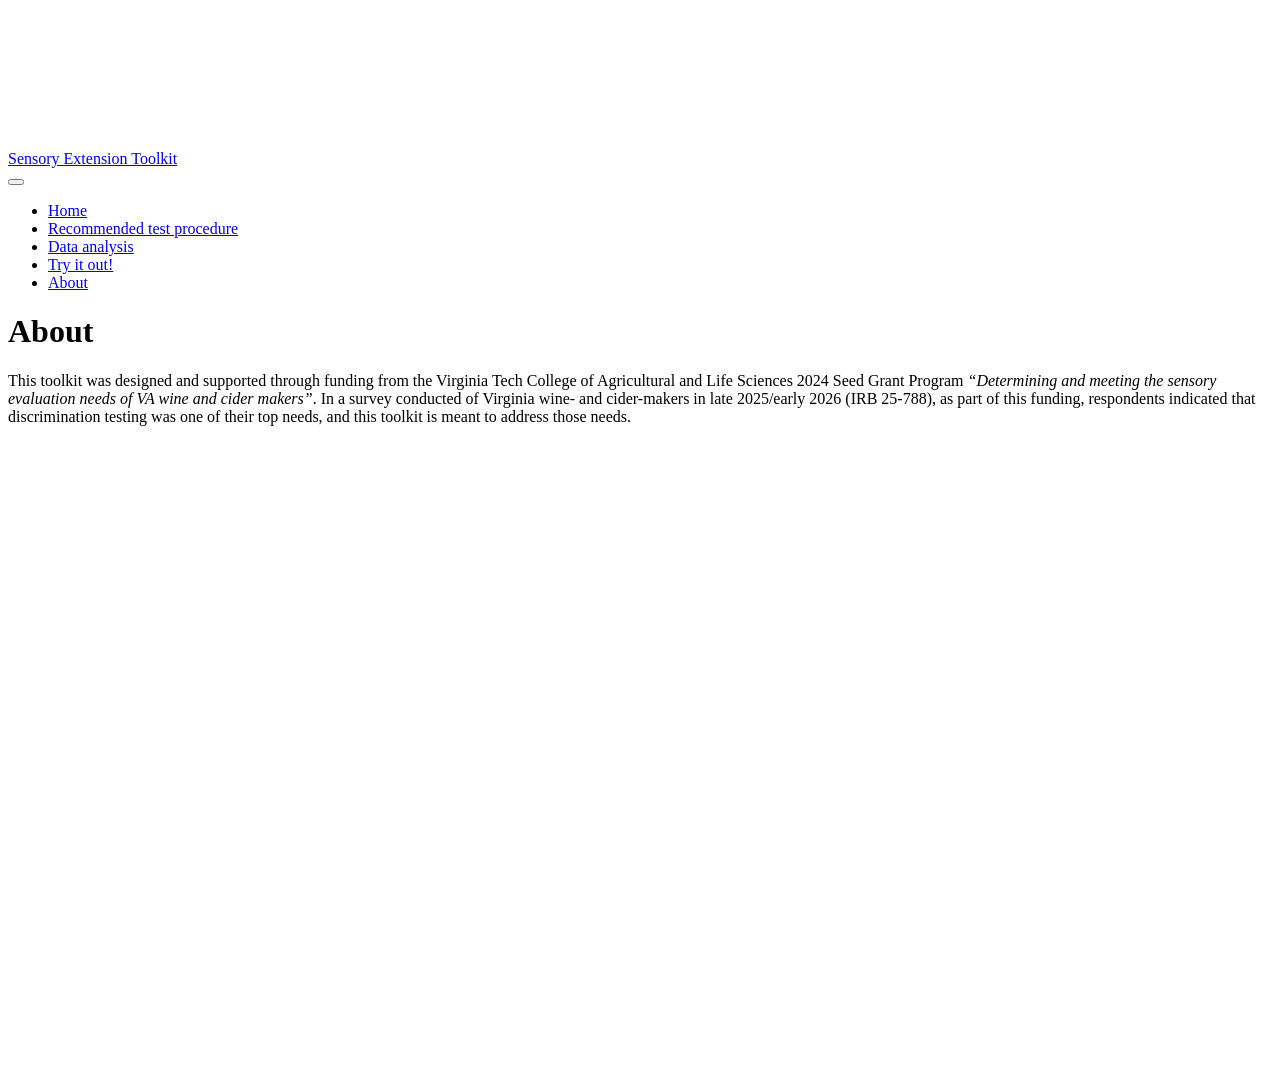
==== about.html @ 520de14e "Built site for gh-pages" ====
<!DOCTYPE html>
<html xmlns="http://www.w3.org/1999/xhtml" lang="en" xml:lang="en"><head>

<meta charset="utf-8">
<meta name="generator" content="quarto-1.8.27">

<meta name="viewport" content="width=device-width, initial-scale=1.0, user-scalable=yes">


<title>About – Sensory Extension Toolkit</title>
<style>
code{white-space: pre-wrap;}
span.smallcaps{font-variant: small-caps;}
div.columns{display: flex; gap: min(4vw, 1.5em);}
div.column{flex: auto; overflow-x: auto;}
div.hanging-indent{margin-left: 1.5em; text-indent: -1.5em;}
ul.task-list{list-style: none;}
ul.task-list li input[type="checkbox"] {
  width: 0.8em;
  margin: 0 0.8em 0.2em -1em; /* quarto-specific, see https://github.com/quarto-dev/quarto-cli/issues/4556 */ 
  vertical-align: middle;
}
</style>


<script src="site_libs/quarto-nav/quarto-nav.js"></script>
<script src="site_libs/quarto-nav/headroom.min.js"></script>
<script src="site_libs/clipboard/clipboard.min.js"></script>
<script src="site_libs/quarto-search/autocomplete.umd.js"></script>
<script src="site_libs/quarto-search/fuse.min.js"></script>
<script src="site_libs/quarto-search/quarto-search.js"></script>
<meta name="quarto:offset" content="./">
<script src="site_libs/quarto-html/quarto.js" type="module"></script>
<script src="site_libs/quarto-html/tabsets/tabsets.js" type="module"></script>
<script src="site_libs/quarto-html/axe/axe-check.js" type="module"></script>
<script src="site_libs/quarto-html/popper.min.js"></script>
<script src="site_libs/quarto-html/tippy.umd.min.js"></script>
<script src="site_libs/quarto-html/anchor.min.js"></script>
<link href="site_libs/quarto-html/tippy.css" rel="stylesheet">
<link href="site_libs/quarto-html/quarto-syntax-highlighting-ed96de9b727972fe78a7b5d16c58bf87.css" rel="stylesheet" id="quarto-text-highlighting-styles">
<script src="site_libs/bootstrap/bootstrap.min.js"></script>
<link href="site_libs/bootstrap/bootstrap-icons.css" rel="stylesheet">
<link href="site_libs/bootstrap/bootstrap-5b4ad623e5705c0698d39aec6f10cf02.min.css" rel="stylesheet" append-hash="true" id="quarto-bootstrap" data-mode="light">
<script id="quarto-search-options" type="application/json">{
  "location": "navbar",
  "copy-button": false,
  "collapse-after": 3,
  "panel-placement": "end",
  "type": "overlay",
  "limit": 50,
  "keyboard-shortcut": [
    "f",
    "/",
    "s"
  ],
  "show-item-context": false,
  "language": {
    "search-no-results-text": "No results",
    "search-matching-documents-text": "matching documents",
    "search-copy-link-title": "Copy link to search",
    "search-hide-matches-text": "Hide additional matches",
    "search-more-match-text": "more match in this document",
    "search-more-matches-text": "more matches in this document",
    "search-clear-button-title": "Clear",
    "search-text-placeholder": "",
    "search-detached-cancel-button-title": "Cancel",
    "search-submit-button-title": "Submit",
    "search-label": "Search"
  }
}</script>


<link rel="stylesheet" href="styles.css">
</head>

<body class="nav-fixed quarto-light">

<div id="quarto-search-results"></div>
  <header id="quarto-header" class="headroom fixed-top">
    <nav class="navbar navbar-expand-lg " data-bs-theme="dark">
      <div class="navbar-container container-fluid">
      <div class="navbar-brand-container mx-auto">
    <a class="navbar-brand" href="./index.html">
    <span class="navbar-title">Sensory Extension Toolkit</span>
    </a>
  </div>
            <div id="quarto-search" class="" title="Search"></div>
          <button class="navbar-toggler" type="button" data-bs-toggle="collapse" data-bs-target="#navbarCollapse" aria-controls="navbarCollapse" role="menu" aria-expanded="false" aria-label="Toggle navigation" onclick="if (window.quartoToggleHeadroom) { window.quartoToggleHeadroom(); }">
  <span class="navbar-toggler-icon"></span>
</button>
          <div class="collapse navbar-collapse" id="navbarCollapse">
            <ul class="navbar-nav navbar-nav-scroll me-auto">
  <li class="nav-item">
    <a class="nav-link" href="./index.html"> 
<span class="menu-text">Home</span></a>
  </li>  
  <li class="nav-item">
    <a class="nav-link" href="./tetrad.html"> 
<span class="menu-text">Recommended test procedure</span></a>
  </li>  
  <li class="nav-item">
    <a class="nav-link" href="./analysis.html"> 
<span class="menu-text">Data analysis</span></a>
  </li>  
  <li class="nav-item">
    <a class="nav-link" href="./app.html"> 
<span class="menu-text">Try it out!</span></a>
  </li>  
  <li class="nav-item">
    <a class="nav-link active" href="./about.html" aria-current="page"> 
<span class="menu-text">About</span></a>
  </li>  
</ul>
          </div> <!-- /navcollapse -->
            <div class="quarto-navbar-tools">
</div>
      </div> <!-- /container-fluid -->
    </nav>
</header>
<!-- content -->
<div id="quarto-content" class="quarto-container page-columns page-rows-contents page-layout-article page-navbar">
<!-- sidebar -->
<!-- margin-sidebar -->
    <div id="quarto-margin-sidebar" class="sidebar margin-sidebar zindex-bottom">
        
    </div>
<!-- main -->
<main class="content" id="quarto-document-content">

<header id="title-block-header" class="quarto-title-block default">
<div class="quarto-title">
<h1 class="title">About</h1>
</div>



<div class="quarto-title-meta">

    
  
    
  </div>
  


</header>


<p>This toolkit was designed and supported through funding from the Virginia Tech College of Agricultural and Life Sciences 2024 Seed Grant Program <em>“Determining and meeting the sensory evaluation needs of VA wine and cider makers”</em>. In a survey conducted of Virginia wine- and cider-makers in late 2025/early 2026 (IRB 25-788), as part of this funding, respondents indicated that discrimination testing was one of their top needs, and this toolkit is meant to address those needs.</p>



</main> <!-- /main -->
<script id="quarto-html-after-body" type="application/javascript">
  window.document.addEventListener("DOMContentLoaded", function (event) {
    const icon = "";
    const anchorJS = new window.AnchorJS();
    anchorJS.options = {
      placement: 'right',
      icon: icon
    };
    anchorJS.add('.anchored');
    const isCodeAnnotation = (el) => {
      for (const clz of el.classList) {
        if (clz.startsWith('code-annotation-')) {                     
          return true;
        }
      }
      return false;
    }
    const onCopySuccess = function(e) {
      // button target
      const button = e.trigger;
      // don't keep focus
      button.blur();
      // flash "checked"
      button.classList.add('code-copy-button-checked');
      var currentTitle = button.getAttribute("title");
      button.setAttribute("title", "Copied!");
      let tooltip;
      if (window.bootstrap) {
        button.setAttribute("data-bs-toggle", "tooltip");
        button.setAttribute("data-bs-placement", "left");
        button.setAttribute("data-bs-title", "Copied!");
        tooltip = new bootstrap.Tooltip(button, 
          { trigger: "manual", 
            customClass: "code-copy-button-tooltip",
            offset: [0, -8]});
        tooltip.show();    
      }
      setTimeout(function() {
        if (tooltip) {
          tooltip.hide();
          button.removeAttribute("data-bs-title");
          button.removeAttribute("data-bs-toggle");
          button.removeAttribute("data-bs-placement");
        }
        button.setAttribute("title", currentTitle);
        button.classList.remove('code-copy-button-checked');
      }, 1000);
      // clear code selection
      e.clearSelection();
    }
    const getTextToCopy = function(trigger) {
      const outerScaffold = trigger.parentElement.cloneNode(true);
      const codeEl = outerScaffold.querySelector('code');
      for (const childEl of codeEl.children) {
        if (isCodeAnnotation(childEl)) {
          childEl.remove();
        }
      }
      return codeEl.innerText;
    }
    const clipboard = new window.ClipboardJS('.code-copy-button:not([data-in-quarto-modal])', {
      text: getTextToCopy
    });
    clipboard.on('success', onCopySuccess);
    if (window.document.getElementById('quarto-embedded-source-code-modal')) {
      const clipboardModal = new window.ClipboardJS('.code-copy-button[data-in-quarto-modal]', {
        text: getTextToCopy,
        container: window.document.getElementById('quarto-embedded-source-code-modal')
      });
      clipboardModal.on('success', onCopySuccess);
    }
      var localhostRegex = new RegExp(/^(?:http|https):\/\/localhost\:?[0-9]*\//);
      var mailtoRegex = new RegExp(/^mailto:/);
        var filterRegex = new RegExp("https:\/\/jessesadler\.github\.io\/set-website\/");
      var isInternal = (href) => {
          return filterRegex.test(href) || localhostRegex.test(href) || mailtoRegex.test(href);
      }
      // Inspect non-navigation links and adorn them if external
     var links = window.document.querySelectorAll('a[href]:not(.nav-link):not(.navbar-brand):not(.toc-action):not(.sidebar-link):not(.sidebar-item-toggle):not(.pagination-link):not(.no-external):not([aria-hidden]):not(.dropdown-item):not(.quarto-navigation-tool):not(.about-link)');
      for (var i=0; i<links.length; i++) {
        const link = links[i];
        if (!isInternal(link.href)) {
          // undo the damage that might have been done by quarto-nav.js in the case of
          // links that we want to consider external
          if (link.dataset.originalHref !== undefined) {
            link.href = link.dataset.originalHref;
          }
        }
      }
    function tippyHover(el, contentFn, onTriggerFn, onUntriggerFn) {
      const config = {
        allowHTML: true,
        maxWidth: 500,
        delay: 100,
        arrow: false,
        appendTo: function(el) {
            return el.parentElement;
        },
        interactive: true,
        interactiveBorder: 10,
        theme: 'quarto',
        placement: 'bottom-start',
      };
      if (contentFn) {
        config.content = contentFn;
      }
      if (onTriggerFn) {
        config.onTrigger = onTriggerFn;
      }
      if (onUntriggerFn) {
        config.onUntrigger = onUntriggerFn;
      }
      window.tippy(el, config); 
    }
    const noterefs = window.document.querySelectorAll('a[role="doc-noteref"]');
    for (var i=0; i<noterefs.length; i++) {
      const ref = noterefs[i];
      tippyHover(ref, function() {
        // use id or data attribute instead here
        let href = ref.getAttribute('data-footnote-href') || ref.getAttribute('href');
        try { href = new URL(href).hash; } catch {}
        const id = href.replace(/^#\/?/, "");
        const note = window.document.getElementById(id);
        if (note) {
          return note.innerHTML;
        } else {
          return "";
        }
      });
    }
    const xrefs = window.document.querySelectorAll('a.quarto-xref');
    const processXRef = (id, note) => {
      // Strip column container classes
      const stripColumnClz = (el) => {
        el.classList.remove("page-full", "page-columns");
        if (el.children) {
          for (const child of el.children) {
            stripColumnClz(child);
          }
        }
      }
      stripColumnClz(note)
      if (id === null || id.startsWith('sec-')) {
        // Special case sections, only their first couple elements
        const container = document.createElement("div");
        if (note.children && note.children.length > 2) {
          container.appendChild(note.children[0].cloneNode(true));
          for (let i = 1; i < note.children.length; i++) {
            const child = note.children[i];
            if (child.tagName === "P" && child.innerText === "") {
              continue;
            } else {
              container.appendChild(child.cloneNode(true));
              break;
            }
          }
          if (window.Quarto?.typesetMath) {
            window.Quarto.typesetMath(container);
          }
          return container.innerHTML
        } else {
          if (window.Quarto?.typesetMath) {
            window.Quarto.typesetMath(note);
          }
          return note.innerHTML;
        }
      } else {
        // Remove any anchor links if they are present
        const anchorLink = note.querySelector('a.anchorjs-link');
        if (anchorLink) {
          anchorLink.remove();
        }
        if (window.Quarto?.typesetMath) {
          window.Quarto.typesetMath(note);
        }
        if (note.classList.contains("callout")) {
          return note.outerHTML;
        } else {
          return note.innerHTML;
        }
      }
    }
    for (var i=0; i<xrefs.length; i++) {
      const xref = xrefs[i];
      tippyHover(xref, undefined, function(instance) {
        instance.disable();
        let url = xref.getAttribute('href');
        let hash = undefined; 
        if (url.startsWith('#')) {
          hash = url;
        } else {
          try { hash = new URL(url).hash; } catch {}
        }
        if (hash) {
          const id = hash.replace(/^#\/?/, "");
          const note = window.document.getElementById(id);
          if (note !== null) {
            try {
              const html = processXRef(id, note.cloneNode(true));
              instance.setContent(html);
            } finally {
              instance.enable();
              instance.show();
            }
          } else {
            // See if we can fetch this
            fetch(url.split('#')[0])
            .then(res => res.text())
            .then(html => {
              const parser = new DOMParser();
              const htmlDoc = parser.parseFromString(html, "text/html");
              const note = htmlDoc.getElementById(id);
              if (note !== null) {
                const html = processXRef(id, note);
                instance.setContent(html);
              } 
            }).finally(() => {
              instance.enable();
              instance.show();
            });
          }
        } else {
          // See if we can fetch a full url (with no hash to target)
          // This is a special case and we should probably do some content thinning / targeting
          fetch(url)
          .then(res => res.text())
          .then(html => {
            const parser = new DOMParser();
            const htmlDoc = parser.parseFromString(html, "text/html");
            const note = htmlDoc.querySelector('main.content');
            if (note !== null) {
              // This should only happen for chapter cross references
              // (since there is no id in the URL)
              // remove the first header
              if (note.children.length > 0 && note.children[0].tagName === "HEADER") {
                note.children[0].remove();
              }
              const html = processXRef(null, note);
              instance.setContent(html);
            } 
          }).finally(() => {
            instance.enable();
            instance.show();
          });
        }
      }, function(instance) {
      });
    }
        let selectedAnnoteEl;
        const selectorForAnnotation = ( cell, annotation) => {
          let cellAttr = 'data-code-cell="' + cell + '"';
          let lineAttr = 'data-code-annotation="' +  annotation + '"';
          const selector = 'span[' + cellAttr + '][' + lineAttr + ']';
          return selector;
        }
        const selectCodeLines = (annoteEl) => {
          const doc = window.document;
          const targetCell = annoteEl.getAttribute("data-target-cell");
          const targetAnnotation = annoteEl.getAttribute("data-target-annotation");
          const annoteSpan = window.document.querySelector(selectorForAnnotation(targetCell, targetAnnotation));
          const lines = annoteSpan.getAttribute("data-code-lines").split(",");
          const lineIds = lines.map((line) => {
            return targetCell + "-" + line;
          })
          let top = null;
          let height = null;
          let parent = null;
          if (lineIds.length > 0) {
              //compute the position of the single el (top and bottom and make a div)
              const el = window.document.getElementById(lineIds[0]);
              top = el.offsetTop;
              height = el.offsetHeight;
              parent = el.parentElement.parentElement;
            if (lineIds.length > 1) {
              const lastEl = window.document.getElementById(lineIds[lineIds.length - 1]);
              const bottom = lastEl.offsetTop + lastEl.offsetHeight;
              height = bottom - top;
            }
            if (top !== null && height !== null && parent !== null) {
              // cook up a div (if necessary) and position it 
              let div = window.document.getElementById("code-annotation-line-highlight");
              if (div === null) {
                div = window.document.createElement("div");
                div.setAttribute("id", "code-annotation-line-highlight");
                div.style.position = 'absolute';
                parent.appendChild(div);
              }
              div.style.top = top - 2 + "px";
              div.style.height = height + 4 + "px";
              div.style.left = 0;
              let gutterDiv = window.document.getElementById("code-annotation-line-highlight-gutter");
              if (gutterDiv === null) {
                gutterDiv = window.document.createElement("div");
                gutterDiv.setAttribute("id", "code-annotation-line-highlight-gutter");
                gutterDiv.style.position = 'absolute';
                const codeCell = window.document.getElementById(targetCell);
                const gutter = codeCell.querySelector('.code-annotation-gutter');
                gutter.appendChild(gutterDiv);
              }
              gutterDiv.style.top = top - 2 + "px";
              gutterDiv.style.height = height + 4 + "px";
            }
            selectedAnnoteEl = annoteEl;
          }
        };
        const unselectCodeLines = () => {
          const elementsIds = ["code-annotation-line-highlight", "code-annotation-line-highlight-gutter"];
          elementsIds.forEach((elId) => {
            const div = window.document.getElementById(elId);
            if (div) {
              div.remove();
            }
          });
          selectedAnnoteEl = undefined;
        };
          // Handle positioning of the toggle
      window.addEventListener(
        "resize",
        throttle(() => {
          elRect = undefined;
          if (selectedAnnoteEl) {
            selectCodeLines(selectedAnnoteEl);
          }
        }, 10)
      );
      function throttle(fn, ms) {
      let throttle = false;
      let timer;
        return (...args) => {
          if(!throttle) { // first call gets through
              fn.apply(this, args);
              throttle = true;
          } else { // all the others get throttled
              if(timer) clearTimeout(timer); // cancel #2
              timer = setTimeout(() => {
                fn.apply(this, args);
                timer = throttle = false;
              }, ms);
          }
        };
      }
        // Attach click handler to the DT
        const annoteDls = window.document.querySelectorAll('dt[data-target-cell]');
        for (const annoteDlNode of annoteDls) {
          annoteDlNode.addEventListener('click', (event) => {
            const clickedEl = event.target;
            if (clickedEl !== selectedAnnoteEl) {
              unselectCodeLines();
              const activeEl = window.document.querySelector('dt[data-target-cell].code-annotation-active');
              if (activeEl) {
                activeEl.classList.remove('code-annotation-active');
              }
              selectCodeLines(clickedEl);
              clickedEl.classList.add('code-annotation-active');
            } else {
              // Unselect the line
              unselectCodeLines();
              clickedEl.classList.remove('code-annotation-active');
            }
          });
        }
    const findCites = (el) => {
      const parentEl = el.parentElement;
      if (parentEl) {
        const cites = parentEl.dataset.cites;
        if (cites) {
          return {
            el,
            cites: cites.split(' ')
          };
        } else {
          return findCites(el.parentElement)
        }
      } else {
        return undefined;
      }
    };
    var bibliorefs = window.document.querySelectorAll('a[role="doc-biblioref"]');
    for (var i=0; i<bibliorefs.length; i++) {
      const ref = bibliorefs[i];
      const citeInfo = findCites(ref);
      if (citeInfo) {
        tippyHover(citeInfo.el, function() {
          var popup = window.document.createElement('div');
          citeInfo.cites.forEach(function(cite) {
            var citeDiv = window.document.createElement('div');
            citeDiv.classList.add('hanging-indent');
            citeDiv.classList.add('csl-entry');
            var biblioDiv = window.document.getElementById('ref-' + cite);
            if (biblioDiv) {
              citeDiv.innerHTML = biblioDiv.innerHTML;
            }
            popup.appendChild(citeDiv);
          });
          return popup.innerHTML;
        });
      }
    }
  });
  </script>
</div> <!-- /content -->




</body></html>
---- site_libs/quarto-html/tippy.css ----
.tippy-box[data-animation=fade][data-state=hidden]{opacity:0}[data-tippy-root]{max-width:calc(100vw - 10px)}.tippy-box{position:relative;background-color:#333;color:#fff;border-radius:4px;font-size:14px;line-height:1.4;white-space:normal;outline:0;transition-property:transform,visibility,opacity}.tippy-box[data-placement^=top]>.tippy-arrow{bottom:0}.tippy-box[data-placement^=top]>.tippy-arrow:before{bottom:-7px;left:0;border-width:8px 8px 0;border-top-color:initial;transform-origin:center top}.tippy-box[data-placement^=bottom]>.tippy-arrow{top:0}.tippy-box[data-placement^=bottom]>.tippy-arrow:before{top:-7px;left:0;border-width:0 8px 8px;border-bottom-color:initial;transform-origin:center bottom}.tippy-box[data-placement^=left]>.tippy-arrow{right:0}.tippy-box[data-placement^=left]>.tippy-arrow:before{border-width:8px 0 8px 8px;border-left-color:initial;right:-7px;transform-origin:center left}.tippy-box[data-placement^=right]>.tippy-arrow{left:0}.tippy-box[data-placement^=right]>.tippy-arrow:before{left:-7px;border-width:8px 8px 8px 0;border-right-color:initial;transform-origin:center right}.tippy-box[data-inertia][data-state=visible]{transition-timing-function:cubic-bezier(.54,1.5,.38,1.11)}.tippy-arrow{width:16px;height:16px;color:#333}.tippy-arrow:before{content:"";position:absolute;border-color:transparent;border-style:solid}.tippy-content{position:relative;padding:5px 9px;z-index:1}
---- styles.css ----
/* css styles */
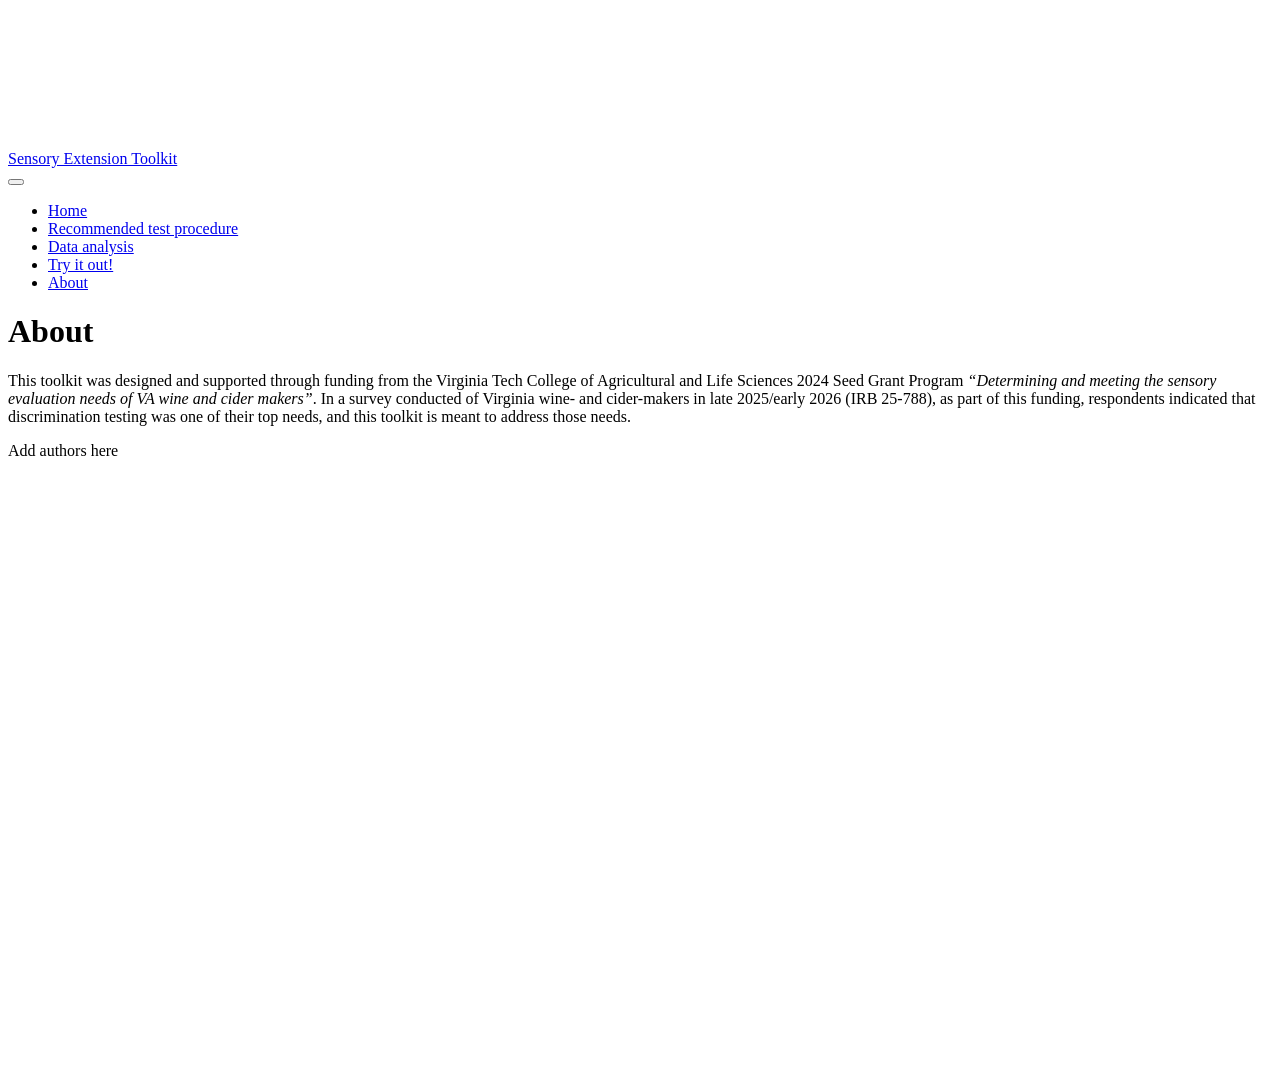
==== commit ec31ca48: "Built site for gh-pages" ====
--- a/about.html
+++ b/about.html
@@ -147,6 +147,7 @@
 
 
 <p>This toolkit was designed and supported through funding from the Virginia Tech College of Agricultural and Life Sciences 2024 Seed Grant Program <em>“Determining and meeting the sensory evaluation needs of VA wine and cider makers”</em>. In a survey conducted of Virginia wine- and cider-makers in late 2025/early 2026 (IRB 25-788), as part of this funding, respondents indicated that discrimination testing was one of their top needs, and this toolkit is meant to address those needs.</p>
+<p>Add authors here</p>
 
 
 
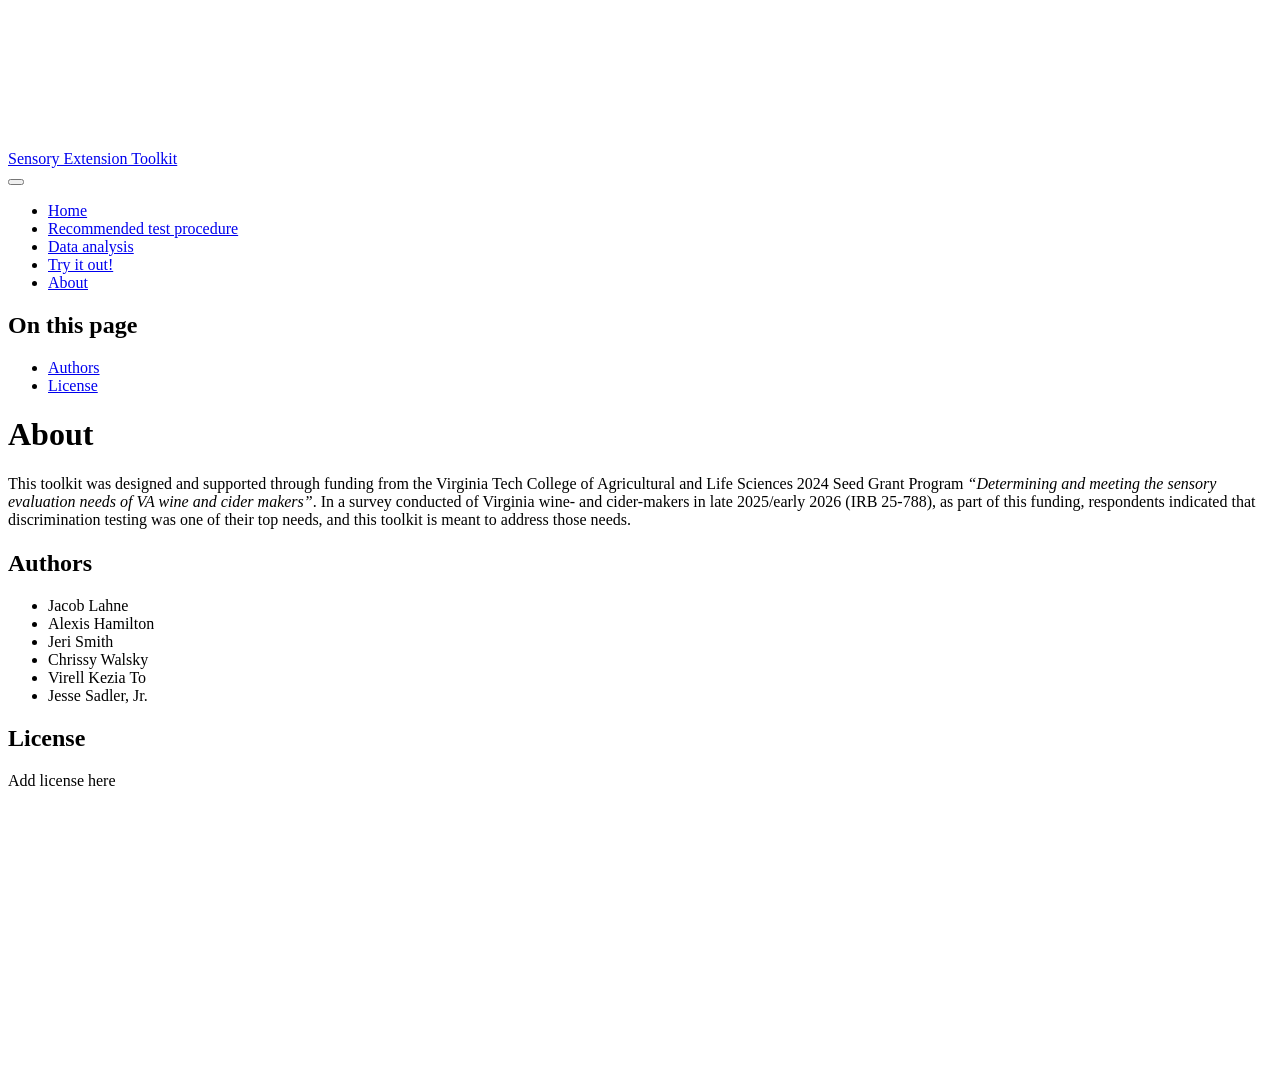
==== commit 61d6f3f4: "Built site for gh-pages" ====
--- a/about.html
+++ b/about.html
@@ -2,7 +2,7 @@
 <html xmlns="http://www.w3.org/1999/xhtml" lang="en" xml:lang="en"><head>
 
 <meta charset="utf-8">
-<meta name="generator" content="quarto-1.8.27">
+<meta name="generator" content="quarto-1.8.25">
 
 <meta name="viewport" content="width=device-width, initial-scale=1.0, user-scalable=yes">
 
@@ -37,7 +37,7 @@
 <script src="site_libs/quarto-html/tippy.umd.min.js"></script>
 <script src="site_libs/quarto-html/anchor.min.js"></script>
 <link href="site_libs/quarto-html/tippy.css" rel="stylesheet">
-<link href="site_libs/quarto-html/quarto-syntax-highlighting-ed96de9b727972fe78a7b5d16c58bf87.css" rel="stylesheet" id="quarto-text-highlighting-styles">
+<link href="site_libs/quarto-html/quarto-syntax-highlighting-7b89279ff1a6dce999919e0e67d4d9ec.css" rel="stylesheet" id="quarto-text-highlighting-styles">
 <script src="site_libs/bootstrap/bootstrap.min.js"></script>
 <link href="site_libs/bootstrap/bootstrap-icons.css" rel="stylesheet">
 <link href="site_libs/bootstrap/bootstrap-5b4ad623e5705c0698d39aec6f10cf02.min.css" rel="stylesheet" append-hash="true" id="quarto-bootstrap" data-mode="light">
@@ -80,6 +80,8 @@
     <nav class="navbar navbar-expand-lg " data-bs-theme="dark">
       <div class="navbar-container container-fluid">
       <div class="navbar-brand-container mx-auto">
+    <a href="./index.html" class="navbar-brand navbar-brand-logo">
+    </a>
     <a class="navbar-brand" href="./index.html">
     <span class="navbar-title">Sensory Extension Toolkit</span>
     </a>
@@ -121,8 +123,15 @@
 <div id="quarto-content" class="quarto-container page-columns page-rows-contents page-layout-article page-navbar">
 <!-- sidebar -->
 <!-- margin-sidebar -->
-    <div id="quarto-margin-sidebar" class="sidebar margin-sidebar zindex-bottom">
-        
+    <div id="quarto-margin-sidebar" class="sidebar margin-sidebar">
+        <nav id="TOC" role="doc-toc" class="toc-active">
+    <h2 id="toc-title">On this page</h2>
+   
+  <ul>
+  <li><a href="#authors" id="toc-authors" class="nav-link active" data-scroll-target="#authors">Authors</a></li>
+  <li><a href="#license" id="toc-license" class="nav-link" data-scroll-target="#license">License</a></li>
+  </ul>
+</nav>
     </div>
 <!-- main -->
 <main class="content" id="quarto-document-content">
@@ -147,9 +156,23 @@
 
 
 <p>This toolkit was designed and supported through funding from the Virginia Tech College of Agricultural and Life Sciences 2024 Seed Grant Program <em>“Determining and meeting the sensory evaluation needs of VA wine and cider makers”</em>. In a survey conducted of Virginia wine- and cider-makers in late 2025/early 2026 (IRB 25-788), as part of this funding, respondents indicated that discrimination testing was one of their top needs, and this toolkit is meant to address those needs.</p>
-<p>Add authors here</p>
-
-
+<section id="authors" class="level2">
+<h2 class="anchored" data-anchor-id="authors">Authors</h2>
+<ul>
+<li>Jacob Lahne</li>
+<li>Alexis Hamilton</li>
+<li>Jeri Smith</li>
+<li>Chrissy Walsky</li>
+<li>Virell Kezia To</li>
+<li>Jesse Sadler, Jr.</li>
+</ul>
+</section>
+<section id="license" class="level2">
+<h2 class="anchored" data-anchor-id="license">License</h2>
+<p>Add license here</p>
+
+
+</section>
 
 </main> <!-- /main -->
 <script id="quarto-html-after-body" type="application/javascript">
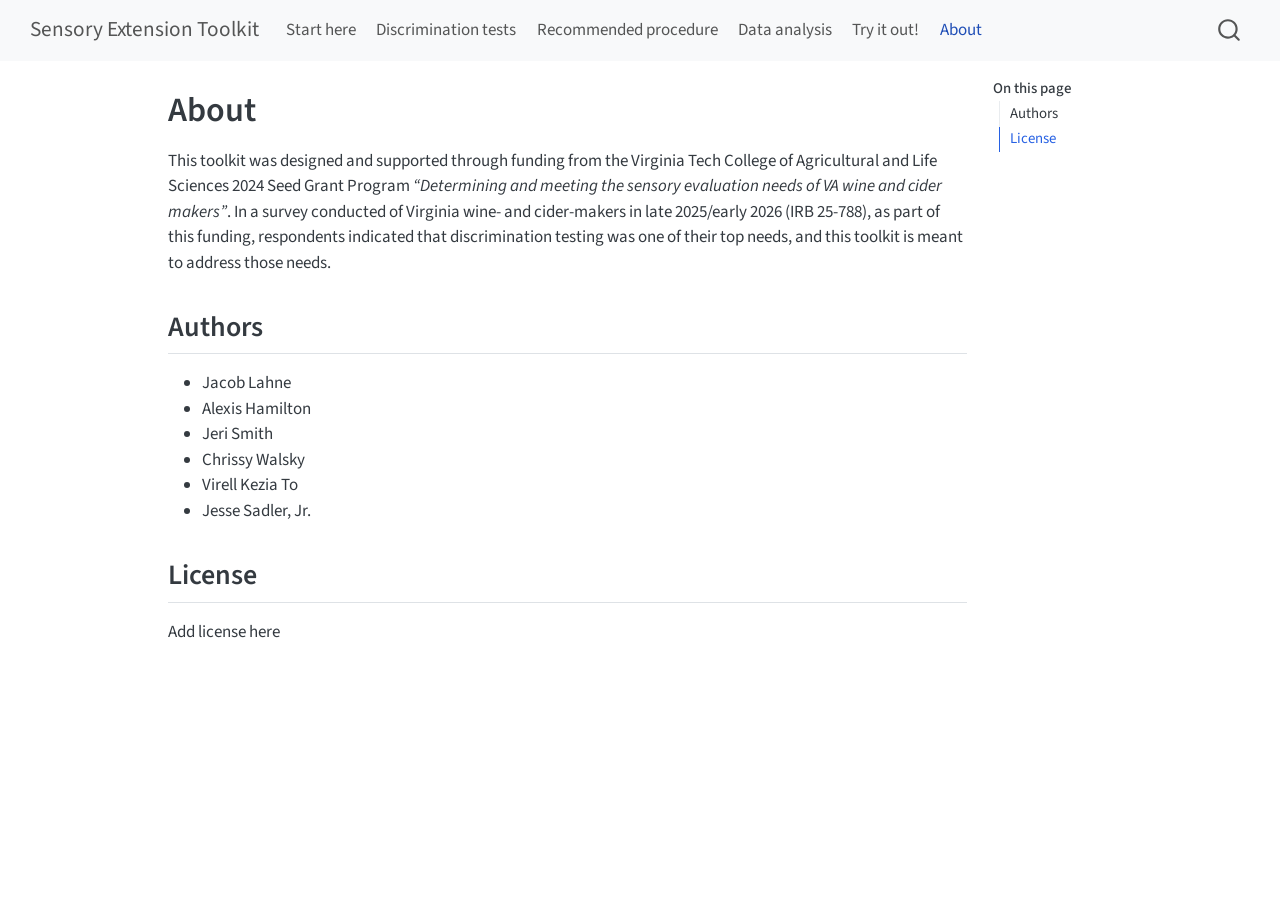
==== commit 5ce90fc2: "Built site for gh-pages" ====
--- a/about.html
+++ b/about.html
@@ -2,13 +2,16 @@
 <html xmlns="http://www.w3.org/1999/xhtml" lang="en" xml:lang="en"><head>
 
 <meta charset="utf-8">
-<meta name="generator" content="quarto-1.8.25">
+<meta name="generator" content="quarto-1.9.38">
 
 <meta name="viewport" content="width=device-width, initial-scale=1.0, user-scalable=yes">
 
 
 <title>About – Sensory Extension Toolkit</title>
 <style>
+/* Default styles provided by pandoc.
+** See https://pandoc.org/MANUAL.html#variables-for-html for config info.
+*/
 code{white-space: pre-wrap;}
 span.smallcaps{font-variant: small-caps;}
 div.columns{display: flex; gap: min(4vw, 1.5em);}
@@ -32,15 +35,14 @@
 <meta name="quarto:offset" content="./">
 <script src="site_libs/quarto-html/quarto.js" type="module"></script>
 <script src="site_libs/quarto-html/tabsets/tabsets.js" type="module"></script>
-<script src="site_libs/quarto-html/axe/axe-check.js" type="module"></script>
 <script src="site_libs/quarto-html/popper.min.js"></script>
 <script src="site_libs/quarto-html/tippy.umd.min.js"></script>
 <script src="site_libs/quarto-html/anchor.min.js"></script>
 <link href="site_libs/quarto-html/tippy.css" rel="stylesheet">
-<link href="site_libs/quarto-html/quarto-syntax-highlighting-7b89279ff1a6dce999919e0e67d4d9ec.css" rel="stylesheet" id="quarto-text-highlighting-styles">
+<link href="site_libs/quarto-html/quarto-syntax-highlighting-15634bcf2e68342d4ad2dfa704d543f6.css" rel="stylesheet" id="quarto-text-highlighting-styles">
 <script src="site_libs/bootstrap/bootstrap.min.js"></script>
 <link href="site_libs/bootstrap/bootstrap-icons.css" rel="stylesheet">
-<link href="site_libs/bootstrap/bootstrap-5b4ad623e5705c0698d39aec6f10cf02.min.css" rel="stylesheet" append-hash="true" id="quarto-bootstrap" data-mode="light">
+<link href="site_libs/bootstrap/bootstrap-158031087360bce0ff56dc785ce39e06.min.css" rel="stylesheet" append-hash="true" id="quarto-bootstrap" data-mode="light">
 <script id="quarto-search-options" type="application/json">{
   "location": "navbar",
   "copy-button": false,
@@ -80,8 +82,6 @@
     <nav class="navbar navbar-expand-lg " data-bs-theme="dark">
       <div class="navbar-container container-fluid">
       <div class="navbar-brand-container mx-auto">
-    <a href="./index.html" class="navbar-brand navbar-brand-logo">
-    </a>
     <a class="navbar-brand" href="./index.html">
     <span class="navbar-title">Sensory Extension Toolkit</span>
     </a>
@@ -94,11 +94,15 @@
             <ul class="navbar-nav navbar-nav-scroll me-auto">
   <li class="nav-item">
     <a class="nav-link" href="./index.html"> 
-<span class="menu-text">Home</span></a>
+<span class="menu-text">Start here</span></a>
   </li>  
   <li class="nav-item">
-    <a class="nav-link" href="./tetrad.html"> 
-<span class="menu-text">Recommended test procedure</span></a>
+    <a class="nav-link" href="./discrimination.html"> 
+<span class="menu-text">Discrimination tests</span></a>
+  </li>  
+  <li class="nav-item">
+    <a class="nav-link" href="./tetrad-details.html"> 
+<span class="menu-text">Recommended procedure</span></a>
   </li>  
   <li class="nav-item">
     <a class="nav-link" href="./analysis.html"> 
--- a/site_libs/quarto-html/quarto-syntax-highlighting-15634bcf2e68342d4ad2dfa704d543f6.css
+++ b/site_libs/quarto-html/quarto-syntax-highlighting-15634bcf2e68342d4ad2dfa704d543f6.css
@@ -0,0 +1,236 @@
+/* quarto syntax highlight colors */
+:root {
+  --quarto-hl-ot-color: #003B4F;
+  --quarto-hl-at-color: #657422;
+  --quarto-hl-ss-color: #20794D;
+  --quarto-hl-an-color: #5E5E5E;
+  --quarto-hl-fu-color: #4758AB;
+  --quarto-hl-st-color: #20794D;
+  --quarto-hl-cf-color: #003B4F;
+  --quarto-hl-op-color: #5E5E5E;
+  --quarto-hl-er-color: #AD0000;
+  --quarto-hl-bn-color: #AD0000;
+  --quarto-hl-al-color: #AD0000;
+  --quarto-hl-va-color: #111111;
+  --quarto-hl-bu-color: inherit;
+  --quarto-hl-ex-color: inherit;
+  --quarto-hl-pp-color: #AD0000;
+  --quarto-hl-in-color: #5E5E5E;
+  --quarto-hl-vs-color: #20794D;
+  --quarto-hl-wa-color: #5E5E5E;
+  --quarto-hl-do-color: #5E5E5E;
+  --quarto-hl-im-color: #00769E;
+  --quarto-hl-ch-color: #20794D;
+  --quarto-hl-dt-color: #AD0000;
+  --quarto-hl-fl-color: #AD0000;
+  --quarto-hl-co-color: #5E5E5E;
+  --quarto-hl-cv-color: #5E5E5E;
+  --quarto-hl-cn-color: #8f5902;
+  --quarto-hl-sc-color: #5E5E5E;
+  --quarto-hl-dv-color: #AD0000;
+  --quarto-hl-kw-color: #003B4F;
+}
+
+/* other quarto variables */
+:root {
+  --quarto-font-monospace: SFMono-Regular, Menlo, Monaco, Consolas, "Liberation Mono", "Courier New", monospace;
+}
+
+/* syntax highlight based on Pandoc's rules */
+pre > code.sourceCode > span {
+  color: #003B4F;
+}
+
+code.sourceCode > span {
+  color: #003B4F;
+}
+
+div.sourceCode,
+div.sourceCode pre.sourceCode {
+  color: #003B4F;
+}
+
+/* Normal */
+code span {
+  color: #003B4F;
+}
+
+/* Alert */
+code span.al {
+  color: #AD0000;
+  font-style: inherit;
+}
+
+/* Annotation */
+code span.an {
+  color: #5E5E5E;
+  font-style: inherit;
+}
+
+/* Attribute */
+code span.at {
+  color: #657422;
+  font-style: inherit;
+}
+
+/* BaseN */
+code span.bn {
+  color: #AD0000;
+  font-style: inherit;
+}
+
+/* BuiltIn */
+code span.bu {
+  font-style: inherit;
+}
+
+/* ControlFlow */
+code span.cf {
+  color: #003B4F;
+  font-weight: bold;
+  font-style: inherit;
+}
+
+/* Char */
+code span.ch {
+  color: #20794D;
+  font-style: inherit;
+}
+
+/* Constant */
+code span.cn {
+  color: #8f5902;
+  font-style: inherit;
+}
+
+/* Comment */
+code span.co {
+  color: #5E5E5E;
+  font-style: inherit;
+}
+
+/* CommentVar */
+code span.cv {
+  color: #5E5E5E;
+  font-style: italic;
+}
+
+/* Documentation */
+code span.do {
+  color: #5E5E5E;
+  font-style: italic;
+}
+
+/* DataType */
+code span.dt {
+  color: #AD0000;
+  font-style: inherit;
+}
+
+/* DecVal */
+code span.dv {
+  color: #AD0000;
+  font-style: inherit;
+}
+
+/* Error */
+code span.er {
+  color: #AD0000;
+  font-style: inherit;
+}
+
+/* Extension */
+code span.ex {
+  font-style: inherit;
+}
+
+/* Float */
+code span.fl {
+  color: #AD0000;
+  font-style: inherit;
+}
+
+/* Function */
+code span.fu {
+  color: #4758AB;
+  font-style: inherit;
+}
+
+/* Import */
+code span.im {
+  color: #00769E;
+  font-style: inherit;
+}
+
+/* Information */
+code span.in {
+  color: #5E5E5E;
+  font-style: inherit;
+}
+
+/* Keyword */
+code span.kw {
+  color: #003B4F;
+  font-weight: bold;
+  font-style: inherit;
+}
+
+/* Operator */
+code span.op {
+  color: #5E5E5E;
+  font-style: inherit;
+}
+
+/* Other */
+code span.ot {
+  color: #003B4F;
+  font-style: inherit;
+}
+
+/* Preprocessor */
+code span.pp {
+  color: #AD0000;
+  font-style: inherit;
+}
+
+/* SpecialChar */
+code span.sc {
+  color: #5E5E5E;
+  font-style: inherit;
+}
+
+/* SpecialString */
+code span.ss {
+  color: #20794D;
+  font-style: inherit;
+}
+
+/* String */
+code span.st {
+  color: #20794D;
+  font-style: inherit;
+}
+
+/* Variable */
+code span.va {
+  color: #111111;
+  font-style: inherit;
+}
+
+/* VerbatimString */
+code span.vs {
+  color: #20794D;
+  font-style: inherit;
+}
+
+/* Warning */
+code span.wa {
+  color: #5E5E5E;
+  font-style: italic;
+}
+
+.prevent-inlining {
+  content: "</";
+}
+
+/*# sourceMappingURL=f23921c56f73e400b49028c9186a1aa0.css.map */
